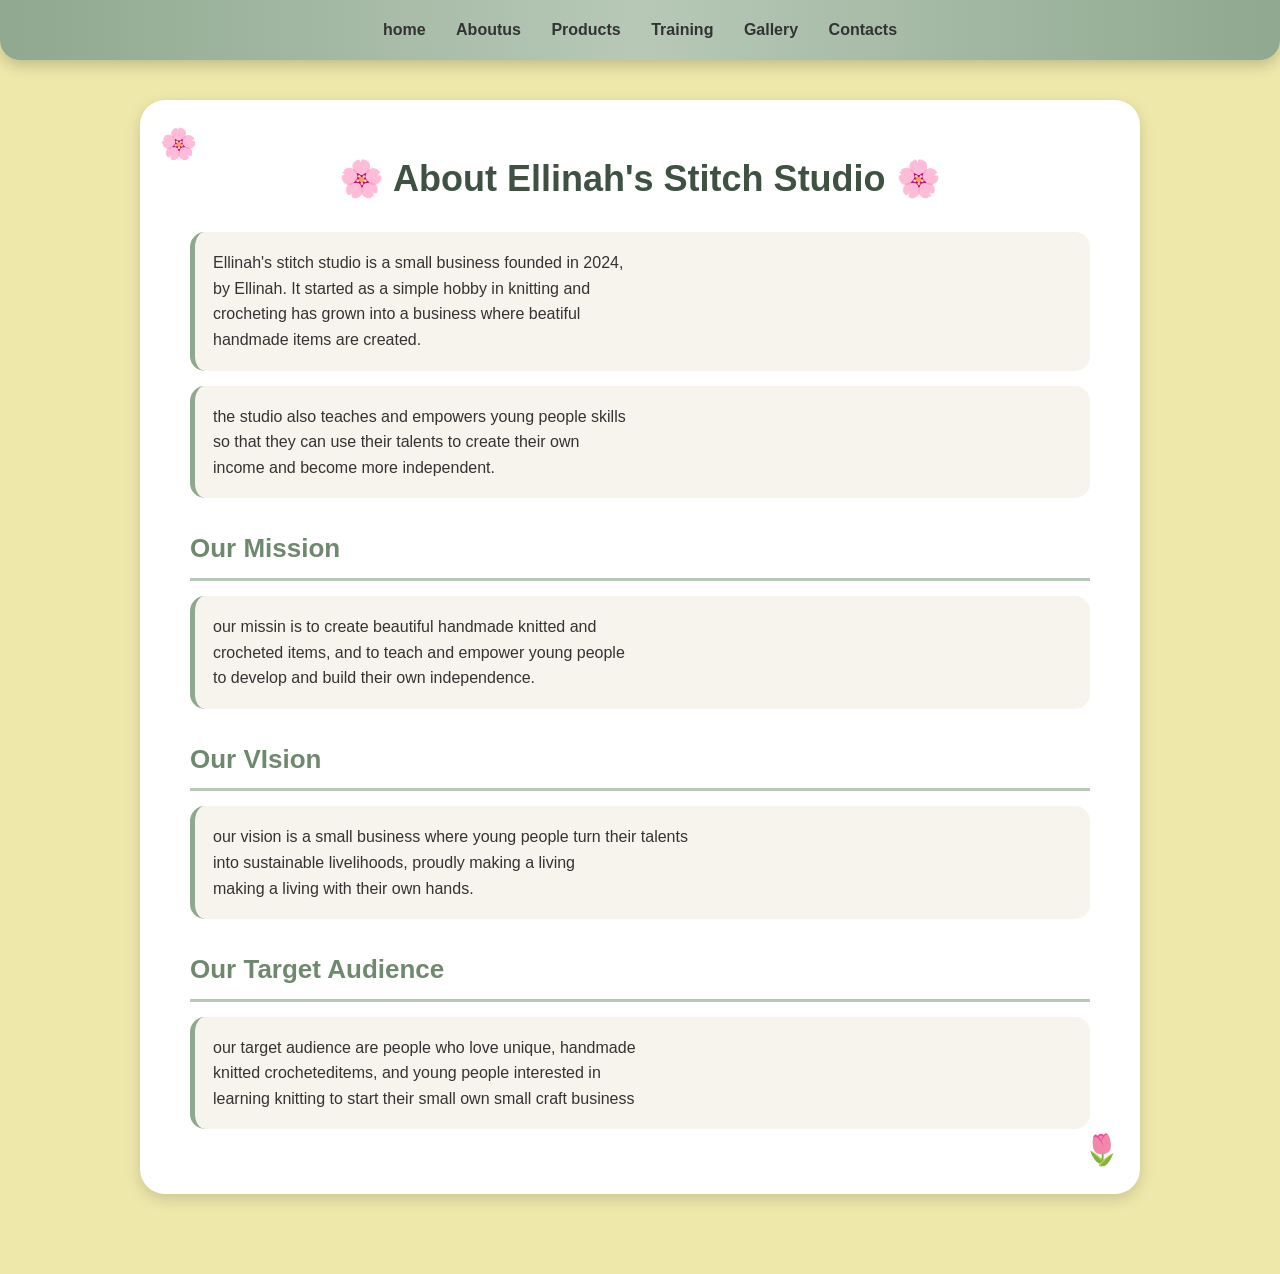
==== aboutus.html @ fcff87a8 "initial commit" ====
<!DOCTYPE html>
<html lang="en">
  <head>
    <meta charset="UTF-8">
    <meta name="viewport"
    content="width=device-width, initial-scale=1.0">
    <title>About Us- Ellinah's Stitch Studio</title>
  <link rel="stylesheet" href="style.css">
  </head>
    <body>
      <nav>
    <a href="index.html">home</a>
    <a href="aboutus.html">Aboutus</a>
    <a href="products.html">Products</a>
    <a href="Training.html">Training</a>
    <a href="Gallery.html">Gallery</a>
    <a href="Contacts.html">Contacts</a>
      </nav>
    <body>
      <main>
        <h1> About Ellinah's Stitch Studio</h1>
        <p>
      Ellinah's stitch studio is a small business founded in 2024, <br>
        by Ellinah. It started as a simple hobby in knitting and <br>
        crocheting has grown into a business where beatiful <br>
        handmade items are created.
        </p>
        <P>
        the studio also teaches and empowers young people skills<br>
        so that they can use their talents to create their own <br>
        income and become more independent.
      </P>
        <h2> Our Mission</h2>
       <p>
        our missin is to create beautiful handmade knitted and <br>
        crocheted items, and to teach and empower young people <br>
        to develop and build their own independence.
       </p>
        <h2> Our VIsion</h2>
        <p>
        our vision is a small business where young people turn their talents <br>
        into sustainable livelihoods, proudly making a living <br>
       making a living with their own hands.
        </p>
       <h2>Our Target Audience</h2>
       <p>
       our target audience are people who love unique, handmade<br>
      knitted crocheteditems, and young people interested in <br>
      learning knitting to start their small own small craft business<br>
      </p>
      </main>
      </body>
</html>
---- style.css ----
* {
    box-sizing: border-box;
    margin: 0;
    padding: 0;
}
html {
    scroll-behavior: smooth;
}
body {
    font-family: Arial, Helvetica, sans-serif;
    background-color: palegoldenrod;
    background: radial-gradient(circle at the top right, #dce8dc 0% transparent 30%);
    color: #333333;
    line-height: 1.6;
    padding-bottom: 40px;
}
nav {
    background: linear-gradient(90deg, #8fa88f, #b7c8b7, #8fa88f);
    padding: 2px 8px;
    text-align: center;
    border-radius: 0 0 20px 20px;
    box-shadow: 0 5px 15px rgba(0, 0, 0, 0.2);
    position: sticky;
    top: 0;
    z-index: 1000;
}
nav a {
    display: inline-block;
    color: #333333;
    text-decoration: none;
    margin: 5px;
    padding: 10px 8px;
    font-weight: bold;
    border-radius: 20px;
    transition: 0.4s;
}
nav a:hover {
    background-color: white;
    color: #6f896f;
    transform: translateY(-4px) scale(1.05);
    box-shadow: 0 5px 10px rgba(0, 0, 0, 0.15);
}
main {
    max-width: 1000px;
    margin: 40px auto; 
    padding: 50px;
    background-color: white;
    border-radius: 25px;
    box-shadow: 0 5px 15px rgba(0, 0, 0, 0.15);
    position: relative;
    overflow: hidden;
    animation: pageAppear 1s ease-in;
}
h1 {
    color: #3f5143;
    text-align: center;
    font-size: 36px;
    margin-bottom: 25px;
    position: relative;
    animation: headingAppear 1s ease-in;
}
h1::before {
  content: "🌸 ";
}
h1::after {
content: " 🌸";
}
h2 {
color: #6f896f;
font-size: 26px;
margin: 30px 0 15px;
border-bottom: 3px solid #b7c8b7;
padding-bottom: 8px;
}
p {
background-color: #f7f4ed;
padding: 18px;
margin: 15px 0;
border-radius: 15px;
 border-left: 5px solid #8fa88f;
transition: 0.4s;
}
p:hover {
transform: translateY(-5px);
 box-shadow: 0 5px 12px rgba(0, 0, 0, 0.12);
}
.info-box {
    background-color: #f7f4ed;
    padding: 25px;
    margin: 20px 0;
    border-radius: 18px;
    border: 2px solid #b7c8b7;
    cursor: pointer;
    transition: 0.4s;
}
.info-box:hover {
transform: translateY(-8px);
box-shadow: 0 8px 18px rgba(0, 0, 0, 0.15);
}
.button {
    display: inline-block;
    margin-top: 20px;
    padding: 12px 25px;
    background-color: #8fa88f;
    color: white;
  text-decoration: none;
    border-radius: 12px;
    font-weight: bold;
    transition: 0.4s;
}
.button:hover {
    transform: scale(1.08);
    background-color: #6f896f;
}
.welcome {
    text-align: center;
    padding: 30px;
}
.welcome h2 {
    border: none;
    text-align: center;
}
.product-container {
    display: flex;
    flex-wrap: wrap;
    justify-content: center;
    gap: 25px;
}
.product-card {
    width: 250px;
    padding: 20px;
    background-color: #f7f4ed;
    border-radius: 18px;
    text-align: center;
    border: 2px solid #b7c8b7;
    transition: 0.4s;
    cursor: pointer;
}
.product-card:hover {
    transform: translateY(-10px) scale(1.03);
    box-shadow: 0 8px 18px rgba(0, 0, 0, 0.15);
}
.product-card img {
width: 100%;
height: 200px;
object-fit: cover;
border-radius: 12px;
margin-bottom: 15px;
}
gallery {
    display: flex;
    flex-wrap: wrap;
    gap: 20px;
    justify-content: center;
}
.gallery img {
    width: 200px;
    height: 200px;
    object-fit: cover;
    border-radius: 15px;
    border: 4px solid white;
    box-shadow: 0 4px 10px rgba(0, 0, 0, 0.15);
    transition: 0.4s;
}
.gallery img:hover {
    transform: scale(1.08) rotate(2deg);
}
form {
    background-color: #f7f4ed;
    padding: 25px;
    border-radius: 18px;
    border: 2px solid #b7c8b7;
}
input,
textarea {
    width: 100%;
    padding: 12px;
    margin-top: 5px;
    border: 2px solid #b7c8b7;
    border-radius: 10px;
    font-family: Arial, Helvetica, sans-serif;
}
input:focus,
textarea:focus {
    outline: none;
    border-color: #6f896f;
}
button {
    padding: 12px 25px;
    background-color: #8fa88f;
    color: white;
    border: none;
    border-radius: 10px;
    font-weight: bold;
    cursor: pointer;
    transition: 0.4s;
}
button:hover {
    transform: scale(1.08);
}
main::before {
    content: "🌸";
    position: absolute;
    top: 15px;
    left: 20px;
    font-size: 35px;
    animation: floatFlower 3s ease-in-out infinite;
}
main::after {
    content: "🌷";
    position: absolute;
    bottom: 15px;
    right: 20px;
    font-size: 35px;
    animation: floatFlower 3s ease-in-out infinite;
}
.floating-flower {
    position: fixed;
    font-size: 25px;
    pointer-events: none;
    animation: floating 6s linear infinite;
    opacity: 0.7;
}
.flower1 {
    left: 10%;
    top: 80%;
}
.flower2 {
    left: 80%;
    top: 70%;
    animation-delay: 2s;
}
.flower3 {
    left: 50%;
    top: 90%;
    animation-delay: 4s;
}
@keyframes pageAppear {
  from {
  opacity: 0;
  transform: translateY(25px);
    }
   to {
   opacity: 1;
  transform: translateY(0);
  }
}
@keyframes headingAppear {
  from {
  opacity: 0;
    transform: scale(0.8);
    }
    to {
    opacity: 1;
    transform: scale(1);
    }
}
@keyframes floatFlower {
  0%, 100% {
   transform: translateY(0) rotate(0deg);
    }
  50% {
  transform: translateY(-10px) rotate(8deg);
  }
}
@keyframes floating {
  0% {
  transform: translateY(0) rotate(0deg);
    }
  50% {
   transform: translateY(-100px) rotate(180deg);
   }
  100% {
  transform: translateY(-200px) rotate(360deg);
   opacity: 0;
 }
}
@media (max-width: 600px) {
nav a {
     display: block;
     margin: 5px;
    }
    main {
    margin: 20px 10px;
    padding: 30px 20px;
    }
    h1 {
    font-size: 28px;
    }
    h2 {
     font-size: 22px;
    }
  .product-card {
    width: 100%;
    }
  .gallery img {
  width: 150px;
   height: 150px;
    }
}
.gallery {
    display: flex;
    flex-wrap: wrap;
    justify-content: center;
    gap: 25px;
    padding: 25px;
}
.gallery img {
    width: 200px;
    height: 200px;
    object-fit: cover;
    border-radius: 25px;
    border: 6px solid white;
    box-shadow: 0 8px 20px rgba(0, 0, 0, 0.15);
    transition: 0.5s;
}
.gallery img:hover {
    transform: scale(1.08);
    box-shadow: 0 12px 25px rgba(0, 0, 0, 0.20);
}
form {
    max-width: 600px;
    margin: 30px auto;
    padding: 30px;
    background-color: #f7f4ed;
    border-radius: 25px;
    box-shadow: 0 8px 20px rgba(0, 0, 0, 0.12);
    position: relative;
    z-index: 5;
}
form label {
    font-weight: bold;
    color: #3f5143;
}
form input,
form textarea {
    width: 100%;
    padding: 12px;
    margin-top: 8px;
    border: 2px solid #b7c8b7;
    border-radius: 12px;
    background-color: white;
    outline: none;
}
form input:focus,
form textarea:focus {
    border-color: #b06b82;
    box-shadow: 0 0 10px rgba(176, 107, 130, 0.25);
}
form button {
    padding: 12px 25px;
    border: none;
    border-radius: 15px;
    background-color: #8fa88f;
    color: white;
    font-weight: bold;
    cursor: pointer;
    transition: 0.4s;
}
form button:hover {
    background-color: #b06b82;
    transform: translateY(-3px);
}
@media (max-width: 700px) {
    .gallery img {
        width: 150px;
        height: 150px;
    }
    form {
        padding: 20px;
    }
}gallery {
    display: flex;
    flex-wrap: wrap;
    justify-content: center;
    gap: 25px;
    padding: 25px;
}
.gallery img {
    width: 200px;
    height: 200px;
    object-fit: cover;
    border-radius: 25px;
    border: 6px solid white;
    box-shadow: 0 8px 20px rgba(0, 0, 0, 0.15);
    transition: all 0.5s ease;
}
/* Floating effect */
.gallery img:hover {
    transform: translateY(-10px) scale(1.08) rotate(2deg);
    box-shadow:
        0 15px 30px rgba(0, 0, 0, 0.22);
}
.gallery::before {
    content: "🌸";
    font-size: 30px;
    display: block;
    width: 100%;
    text-align: center;
    animation: floatingIcon 3s ease-in-out infinite;
}
form {
    max-width: 600px;
    margin: 30px auto;
    padding: 30px;
    background-color: #f7f4ed;
    border-radius: 25px;
    border: 2px solid #dce8dc;
    box-shadow:
        0 8px 20px rgba(0, 0, 0, 0.12);

    position: relative;
    z-index: 5;

    transition: all 0.5s ease;
}
form:hover {
    transform: translateY(-8px)
    box-shadow:
        0 15px 30px rgba(0, 0, 0, 0.18);
}
form::before {
    content: "💌";
    display: block;
    text-align: center;
    font-size: 35px;
    margin-bottom: 10px;
    animation: floatingIcon 3s ease-in-out infinite;
}
form label {
    font-weight: bold;
    color: #3f5143;
}s
form input,
form textarea {
    width: 100%;
    padding: 12px;

    margin-top: 8px;

    border: 2px solid #b7c8b7;
    border-radius: 12px;

    background-color: white;
    outline: none;
    transition: all 0.3s ease;
}
form input:focus,
form textarea:focus {
    border-color: #b06b82;
    box-shadow:
        0 0 12px rgba(176, 107, 130, 0.25);
    transform: scale(1.01);
}
form button {
    padding: 12px 25px;
    border: none;
    border-radius: 15px;
    background-color: #8fa88f;
    color: white;
    font-weight: bold;
    cursor: pointer;
    transition: all 0.4s ease;
}
form button:hover {
    background-color: #b06b82;
    transform:
        translateY(-4px)
        scale(1.05);
    box-shadow:
        0 8px 18px rgba(0, 0, 0, 0.18);
}
main::before {
    content: "🌸";
    position: absolute;
    top: 20px;
    left: 20px;
    font-size: 30px;
    animation: floatingIcon 3s ease-in-out infinite;
}
main::after {
    content: "🌷";
    position: absolute;
    bottom: 20px;
    right: 20px;
    font-size: 30px;
    animation: floatingIcon 4s ease-in-out infinite;
}
@keyframes floatingIcon {

    0%, 100% {
        transform: translateY(0);
    }
    50% {
        transform: translateY(-10px);
    }
}
@media (max-width: 700px) {
    .gallery img {
        width: 150px;
        height: 150px;
    }
    form {
        padding: 20px;
    }
}
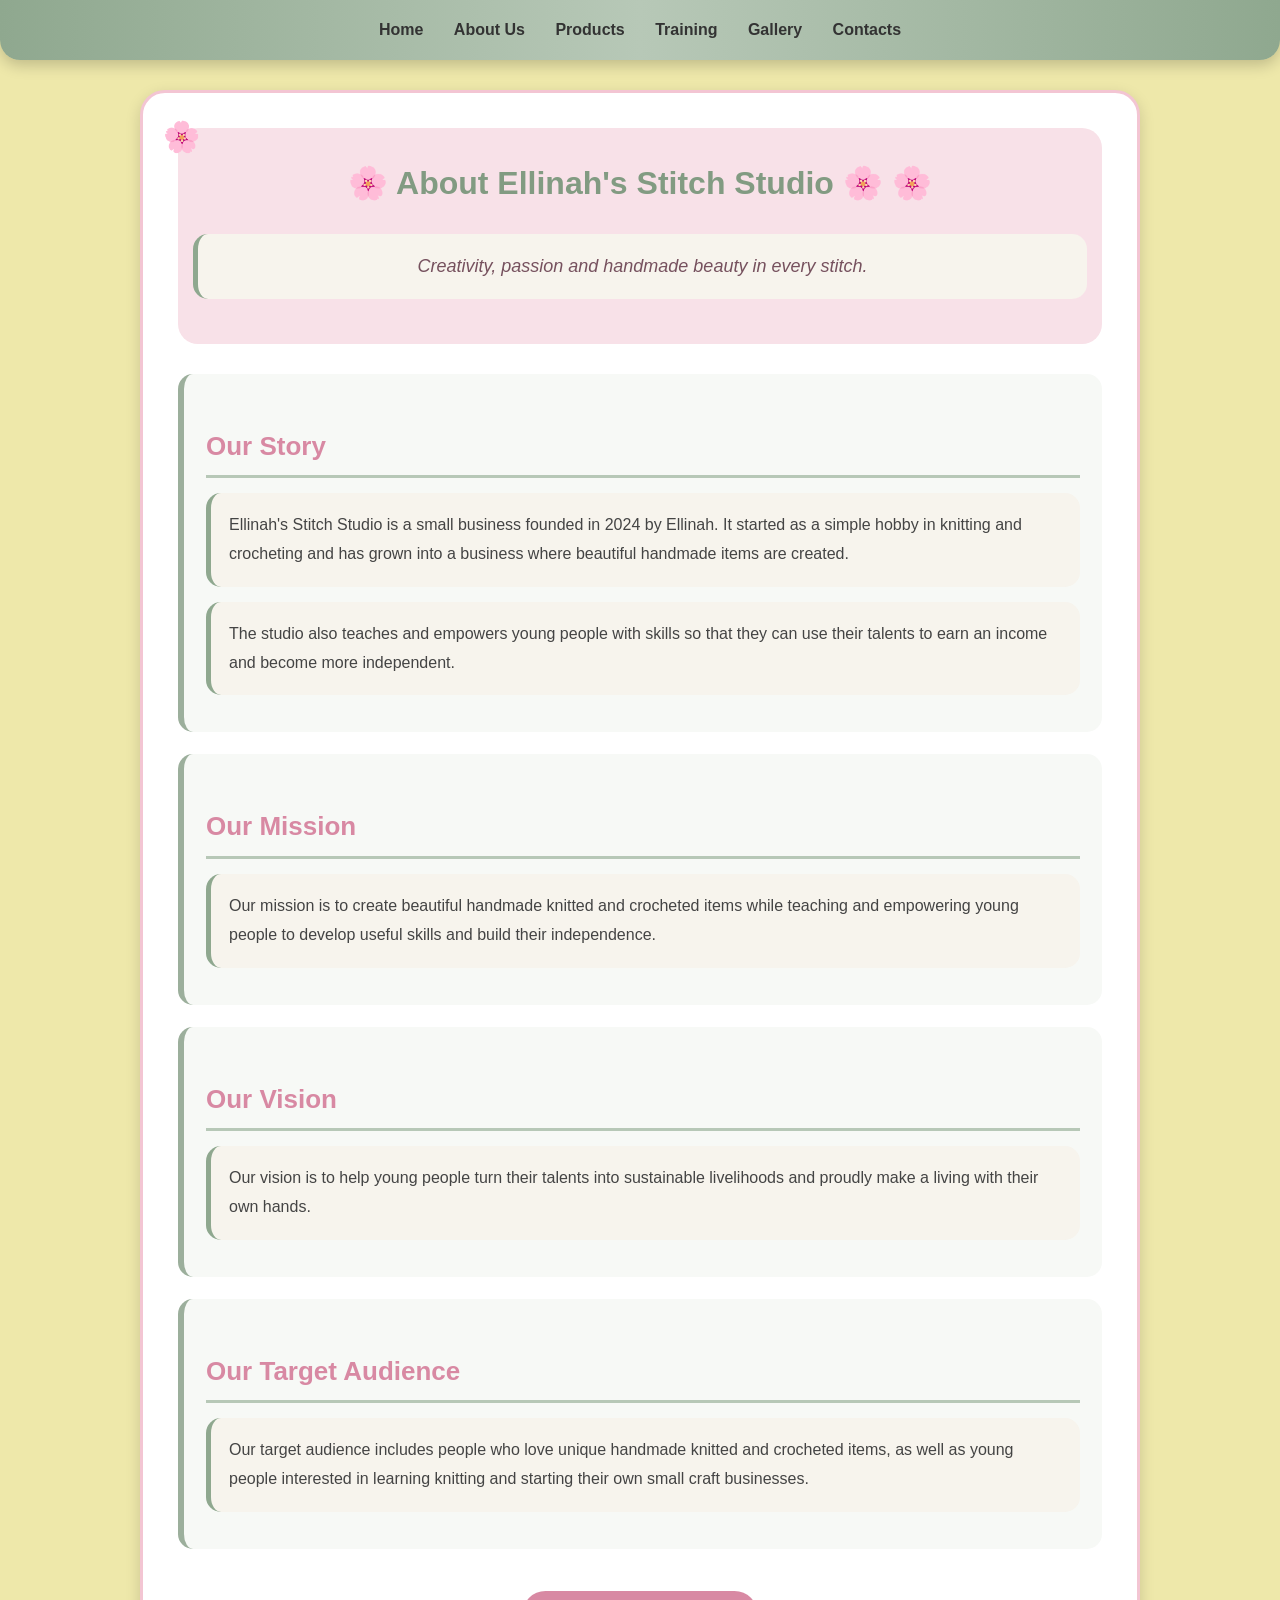
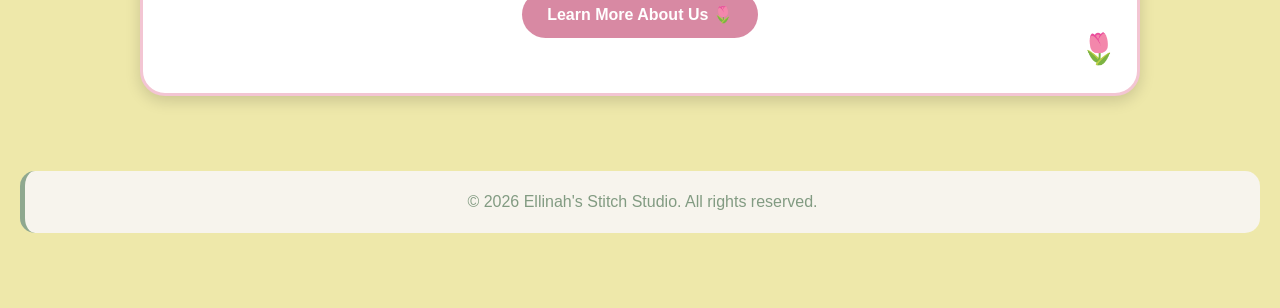
==== commit 0c1abd6a: "Add files via upload" ====
--- a/aboutus.html
+++ b/aboutus.html
@@ -1,57 +1,105 @@
-<!DOCTYPE html>
-<html lang="en">
-  <head>
-    <meta charset="UTF-8">
-    <meta name="viewport"
-    content="width=device-width, initial-scale=1.0">
-    <title>About Us- Ellinah's Stitch Studio</title>
-  <link rel="stylesheet" href="style.css">
-  </head>
-    <body>
-      <nav>
-    <a href="index.html">home</a>
-    <a href="aboutus.html">Aboutus</a>
-    <a href="products.html">Products</a>
-    <a href="Training.html">Training</a>
-    <a href="Gallery.html">Gallery</a>
-    <a href="Contacts.html">Contacts</a>
-      </nav>
-    <body>
-      <main>
-        <h1> About Ellinah's Stitch Studio</h1>
-        <p>
-      Ellinah's stitch studio is a small business founded in 2024, <br>
-        by Ellinah. It started as a simple hobby in knitting and <br>
-        crocheting has grown into a business where beatiful <br>
-        handmade items are created.
-        </p>
-        <P>
-        the studio also teaches and empowers young people skills<br>
-        so that they can use their talents to create their own <br>
-        income and become more independent.
-      </P>
-        <h2> Our Mission</h2>
-       <p>
-        our missin is to create beautiful handmade knitted and <br>
-        crocheted items, and to teach and empower young people <br>
-        to develop and build their own independence.
-       </p>
-        <h2> Our VIsion</h2>
-        <p>
-        our vision is a small business where young people turn their talents <br>
-        into sustainable livelihoods, proudly making a living <br>
-       making a living with their own hands.
-        </p>
-       <h2>Our Target Audience</h2>
-       <p>
-       our target audience are people who love unique, handmade<br>
-      knitted crocheteditems, and young people interested in <br>
-      learning knitting to start their small own small craft business<br>
-      </p>
-      </main>
-      </body>
-</html>
-            
-
-
-        
+
+<!DOCTYPE html>
+<html lang="en">
+<head>
+    <meta charset="UTF-8">
+    <meta name="viewport" content="width=device-width, initial-scale=1.0">
+
+    <title>About Us - Ellinah's Stitch Studio</title>
+
+    <link rel="stylesheet" href="style.css">
+    <link rel="stylesheet" href="aboutus.css">
+
+    <script src="aboutus.js" defer></script>
+</head>
+<body>
+
+    <!-- Navigation -->
+    <nav>
+        <a href="index.html">Home</a>
+        <a href="aboutus.html">About Us</a>
+        <a href="products.html">Products</a>
+        <a href="Training.html">Training</a>
+        <a href="Gallery.html">Gallery</a>
+        <a href="Contacts.html">Contacts</a>
+    </nav>
+
+    <main class="about-page">
+
+        <section class="about-heading">
+            <h1>About Ellinah's Stitch Studio 🌸</h1>
+            <p class="about-intro">
+                Creativity, passion and handmade beauty in every stitch.
+            </p>
+        </section>
+
+        <section class="about-section">
+            <h2>Our Story</h2>
+
+            <p>
+                Ellinah's Stitch Studio is a small business founded in
+                2024 by Ellinah. It started as a simple hobby in knitting
+                and crocheting and has grown into a business where
+                beautiful handmade items are created.
+            </p>
+
+            <p>
+                The studio also teaches and empowers young people with
+                skills so that they can use their talents to earn an
+                income and become more independent.
+            </p>
+        </section>
+
+        <section class="about-section">
+            <h2>Our Mission</h2>
+
+            <p>
+                Our mission is to create beautiful handmade knitted
+                and crocheted items while teaching and empowering
+                young people to develop useful skills and build
+                their independence.
+            </p>
+        </section>
+
+        <section class="about-section">
+            <h2>Our Vision</h2>
+
+            <p>
+                Our vision is to help young people turn their talents
+                into sustainable livelihoods and proudly make a living
+                with their own hands.
+            </p>
+        </section>
+
+        <section class="about-section">
+            <h2>Our Target Audience</h2>
+
+            <p>
+                Our target audience includes people who love unique
+                handmade knitted and crocheted items, as well as
+                young people interested in learning knitting and
+                starting their own small craft businesses.
+            </p>
+        </section>
+
+        <section class="about-more">
+            <button id="aboutButton" type="button">
+                Learn More About Us 🌷
+            </button>
+
+            <p id="aboutMessage" hidden>
+                Ellinah's Stitch Studio was founded in 2024.
+                We create handmade knitted and crocheted products
+                and help young people develop skills they can use
+                to earn an income and start small craft businesses.
+            </p>
+        </section>
+
+    </main>
+
+    <footer>
+        <p>&copy; 2026 Ellinah's Stitch Studio. All rights reserved.</p>
+    </footer>
+
+</body>
+</html>
--- a/aboutus.css
+++ b/aboutus.css
@@ -0,0 +1,115 @@
+
+.about-page {
+    background: #ffffff;
+    border: 3px solid #f3c5d3;
+    border-radius: 25px;
+    padding: 35px;
+    margin-top: 30px;
+    animation: aboutAppear 1s ease;
+}
+
+.about-heading {
+    text-align: center;
+    background: #f8e1e8;
+    padding: 30px 15px;
+    border-radius: 20px;
+    margin-bottom: 30px;
+}
+
+.about-heading h1 {
+    color: #829b82;
+    font-size: 32px;
+}
+
+.about-intro {
+    color: #76515e;
+    font-size: 18px;
+    font-style: italic;
+}
+
+.about-section {
+    background: #f7f9f6;
+    border-left: 6px solid #9caf9c;
+    border-radius: 15px;
+    padding: 22px;
+    margin-bottom: 22px;
+    transition: transform 0.3s ease, box-shadow 0.3s ease;
+}
+
+.about-section:hover {
+    transform: translateY(-5px);
+    box-shadow: 0 5px 15px rgba(0, 0, 0, 0.12);
+}
+
+.about-section h2 {
+    color: #d889a3;
+    margin-bottom: 12px;
+}
+
+.about-section p {
+    color: #444444;
+    line-height: 1.8;
+}
+
+.about-more {
+    text-align: center;
+    padding: 20px;
+}
+
+#aboutButton {
+    background: #d889a3;
+    color: white;
+    border: none;
+    padding: 14px 25px;
+    border-radius: 25px;
+    font-size: 16px;
+    cursor: pointer;
+    transition: 0.3s;
+}
+
+#aboutButton:hover {
+    background: #829b82;
+    transform: scale(1.05);
+}
+
+#aboutMessage {
+    background: #f8e1e8;
+    color: #444444;
+    padding: 20px;
+    border-radius: 15px;
+    margin-top: 20px;
+    line-height: 1.7;
+}
+
+footer {
+    text-align: center;
+    padding: 20px;
+    color: #829b82;
+}
+
+@keyframes aboutAppear {
+    from {
+        opacity: 0;
+        transform: translateY(20px);
+    }
+
+    to {
+        opacity: 1;
+        transform: translateY(0);
+    }
+}
+
+/* Mobile layout */
+@media (max-width: 600px) {
+    .about-page {
+        padding: 15px;
+    }
+
+    .about-heading h1 {
+        font-size: 25px;
+    }
+
+    .about-section {
+        padding: 17px;
+    }
+}
